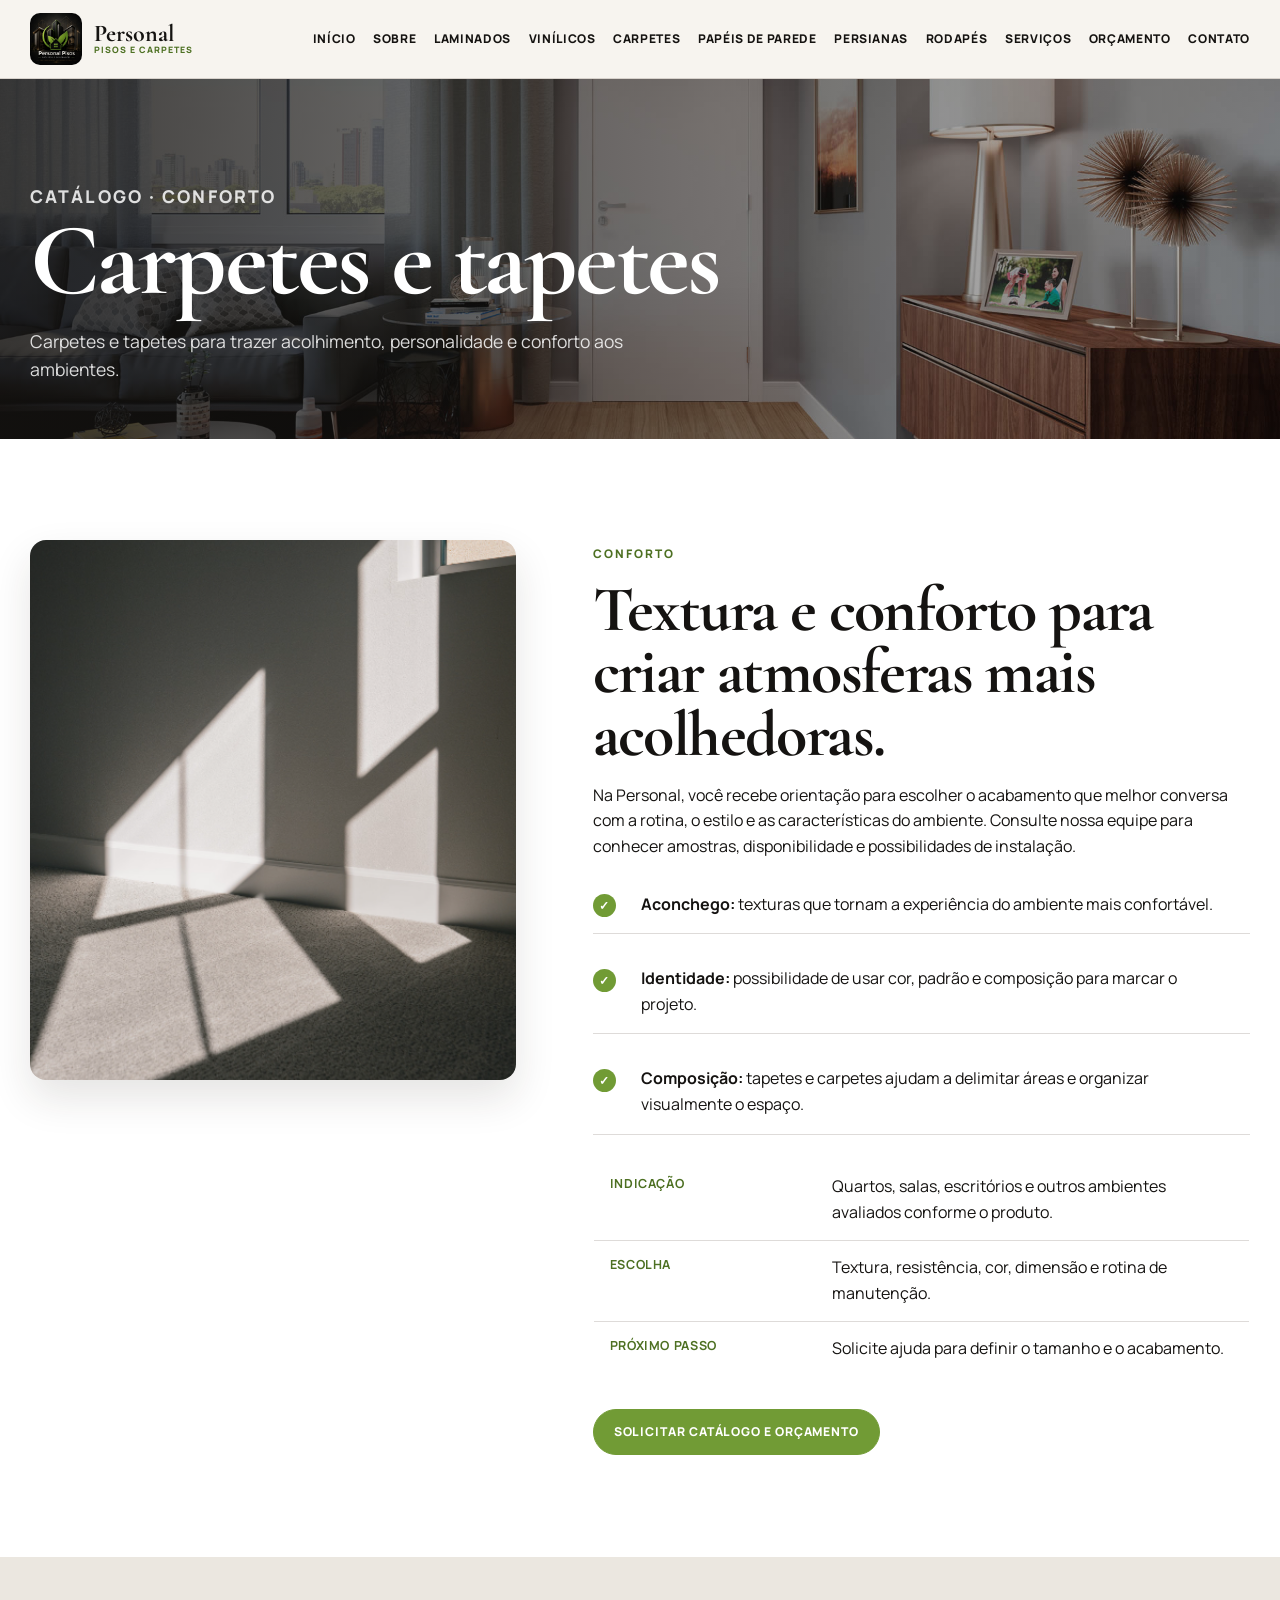
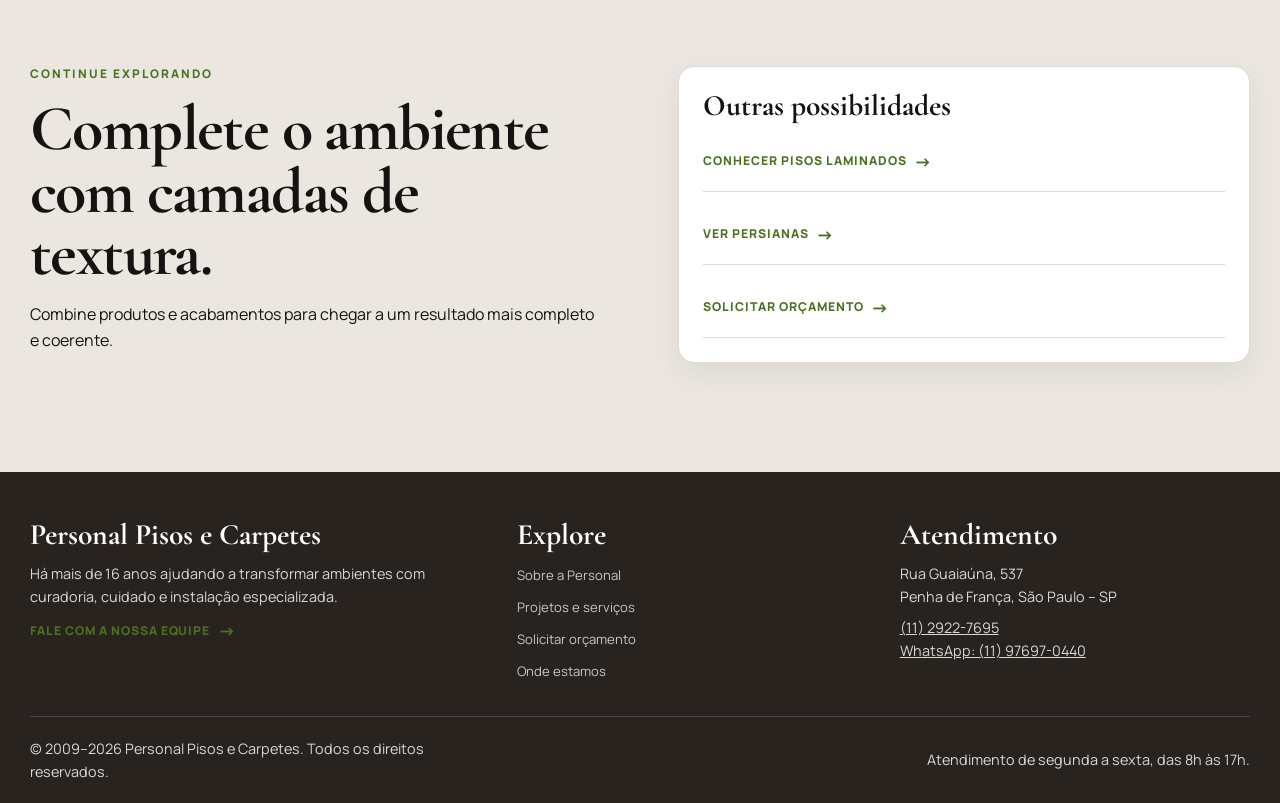
==== pages/carpetes-tapetes.html @ f2200d14 "primeiro commit" ====
<!doctype html>
<html lang="pt-BR">

<head>
  <meta charset="utf-8">
  <meta name="viewport" content="width=device-width, initial-scale=1">
  <meta name="description"
    content="Carpetes e tapetes para trazer acolhimento, personalidade e conforto aos ambientes.">
  <title>Carpetes e tapetes | Personal Pisos e Carpetes</title>
  <link rel="preconnect" href="https://fonts.googleapis.com">
  <link rel="preconnect" href="https://fonts.gstatic.com" crossorigin>
  <link
    href="https://fonts.googleapis.com/css2?family=Cormorant+Garamond:wght@500;600;700&amp;family=Manrope:wght@400;500;600;700;800&amp;display=swap"
    rel="stylesheet">
  <link rel="stylesheet" href="../Css/style.css">
  <link rel="icon" href="../imagens/Logo.jpeg" type="image/jpeg">
</head>

<body>
  <a class="skip-link" href="#conteudo">Pular para o conteúdo principal</a>
  <header class="site-header">
    <nav class="navegacao" aria-label="Navegação principal">
      <a class="marca-site" href="../index.html">
        <img src="../imagens/Logo.jpeg" alt="Personal Pisos e Carpetes" class="logo" width="52" height="52">
        <span>Personal<small>Pisos e Carpetes</small></span>
      </a>
      <ul class="menu">
          <li><a href="../index.html" class="menu-link">Início</a></li>
          <li><a href="sobre.html" class="menu-link">Sobre</a></li>
          <li><a href="pisos-laminados.html" class="menu-link">Laminados</a></li>
          <li><a href="pisos-vinilicos.html" class="menu-link">Vinílicos</a></li>
          <li><a href="carpetes-tapetes.html" class="menu-link">Carpetes</a></li>
          <li><a href="papeis-de-parede.html" class="menu-link">Papéis de parede</a></li>
          <li><a href="persianas.html" class="menu-link">Persianas</a></li>
          <li><a href="rodapes.html" class="menu-link">Rodapés</a></li>
          <li><a href="projetos-servicos.html" class="menu-link">Serviços</a></li>
          <li><a href="orcamento.html" class="menu-link">Orçamento</a></li>
          <li><a href="contato.html" class="menu-link">Contato</a></li>
      </ul>
    </nav>
  </header>
  <main id="conteudo">
    <section class="page-banner" aria-labelledby="titulo-pagina">
      <div class="container">
        <p class="breadcrumb">Catálogo · Conforto</p>
        <h1 class="titulo-pagina" id="titulo-pagina">Carpetes e tapetes</h1>
        <p>Carpetes e tapetes para trazer acolhimento, personalidade e conforto aos ambientes.</p>
      </div>
    </section>
    <section class="secao secao-clara" aria-labelledby="titulo-detalhe">
      <h2 class="sr-only" id="titulo-detalhe">Detalhes sobre Carpetes e tapetes</h2>
      <div class="container detalhe-produto">
        <figure><img src="../imagens/carpetes__.png" alt="Carpete em ambiente de interiores" width="1200" height="800"></figure>
        <article>
          <p class="kicker">Conforto</p>
          <h2 class="titulo-secao">Textura e conforto para criar atmosferas mais acolhedoras.</h2>
          <p>Na Personal, você recebe orientação para escolher o acabamento que melhor conversa com a rotina, o estilo e
            as características do ambiente. Consulte nossa equipe para conhecer amostras, disponibilidade e
            possibilidades de instalação.</p>
          <ul class="lista-recursos">
            <li><strong>Aconchego:</strong> texturas que tornam a experiência do ambiente mais confortável.</li>
            <li><strong>Identidade:</strong> possibilidade de usar cor, padrão e composição para marcar o projeto.</li>
            <li><strong>Composição:</strong> tapetes e carpetes ajudam a delimitar áreas e organizar visualmente o
              espaço.</li>
          </ul>
          <table class="tabela-especificacoes">
            <caption class="sr-only">Aspectos para considerar na escolha</caption>
            <tbody>
              <tr>
                <th scope="row">Indicação</th>
                <td>Quartos, salas, escritórios e outros ambientes avaliados conforme o produto.</td>
              </tr>
              <tr>
                <th scope="row">Escolha</th>
                <td>Textura, resistência, cor, dimensão e rotina de manutenção.</td>
              </tr>
              <tr>
                <th scope="row">Próximo passo</th>
                <td>Solicite ajuda para definir o tamanho e o acabamento.</td>
              </tr>
            </tbody>
          </table><a class="botao" href="orcamento.html">Solicitar catálogo e orçamento</a>
        </article>
      </div>
    </section>
    <section class="secao secao-cinza" aria-labelledby="titulo-relacionados">
      <div class="container grade-dupla">
        <article>
          <p class="kicker">Continue explorando</p>
          <h2 class="titulo-secao" id="titulo-relacionados">Complete o ambiente com camadas de textura.</h2>
          <p>Combine produtos e acabamentos para chegar a um resultado mais completo e coerente.</p>
        </article>
        <aside class="cartao-informacao">
          <h2>Outras possibilidades</h2>
          <ul class="lista-contato">
            <li><a class="link-seta" href="pisos-laminados.html">Conhecer pisos laminados</a></li>
            <li><a class="link-seta" href="persianas.html">Ver persianas</a></li>
            <li><a class="link-seta" href="orcamento.html">Solicitar orçamento</a></li>
          </ul>
        </aside>
      </div>
    </section>
  </main>
  <footer class="rodape">
    <div class="container">
      <section class="rodape-grid" aria-labelledby="titulo-rodape">
        <article>
          <h2 id="titulo-rodape">Personal Pisos e Carpetes</h2>
          <p>Há mais de 16 anos ajudando a transformar ambientes com curadoria, cuidado e instalação especializada.</p>
          <p><a class="link-seta" href="contato.html">Fale com a nossa equipe</a></p>
        </article>
        <nav aria-label="Navegação complementar">
          <h3>Explore</h3>
          <ul class="rodape-menu">
            <li><a href="sobre.html">Sobre a Personal</a></li>
            <li><a href="projetos-servicos.html">Projetos e serviços</a></li>
            <li><a href="orcamento.html">Solicitar orçamento</a></li>
            <li><a href="contato.html">Onde estamos</a></li>
          </ul>
        </nav>
        <section>
          <h3>Atendimento</h3>
          <address>
            <p>Rua Guaiaúna, 537<br>Penha de França, São Paulo – SP</p>
            <p><a href="tel:+551129227695">(11) 2922-7695</a><br><a href="https://wa.me/5511976970440" target="_blank"
                rel="noopener noreferrer">WhatsApp: (11) 97697-0440</a></p>
          </address>
        </section>
      </section>
      <div class="rodape-base">
        <p>© 2009–2026 Personal Pisos e Carpetes. Todos os direitos reservados.</p>
        <p>Atendimento de segunda a sexta, das 8h às 17h.</p>
      </div>
    </div>
  </footer>
  <script src="../js/main.js" defer></script>
</body>

</html>
---- Css/style.css ----
@import url('https://fonts.googleapis.com/css2?family=Cormorant+Garamond:wght@500;600;700&family=Manrope:wght@400;500;600;700;800&display=swap');

:root {
  --preto: #151311;
  --grafite: #28231f;
  --marrom: #4b3a2e;
  --verde: #719b35;
  --verde-escuro: #4d7022;
  --dourado: #c8a457;
  --creme: #f7f4ef;
  --cinza-claro: #ebe7e0;
  --cinza: #d9d4cc;
  --branco: #ffffff;
  --borda: rgba(75, 58, 46, 0.18);
  --sombra: 0 18px 40px rgba(39, 31, 25, 0.12);
  --raio: 16px;
  --largura: 1220px;
}

* {
  box-sizing: border-box;
  user-select: none;
}

html {
  scroll-behavior: smooth;
}

body {
  margin: 0;
  background: var(--creme);
  color: var(--preto);
  font-family: 'Manrope', Arial, Helvetica, sans-serif;
  line-height: 1.6;
  overflow-x: hidden;
}

img,
video {
  display: block;
  max-width: 100%;
}

img {
  height: auto;
}

a {
  color: inherit;
}

p,
h1,
h2,
h3,
ul,
ol,
figure,
blockquote,
address {
  margin-top: 0;
}

ul,
ol {
  padding-left: 1.25rem;
}

button,
input,
select,
textarea {
  font: inherit;
}

button,
a,
input,
select,
textarea {
  outline-color: var(--verde);
  outline-offset: 3px;
}

.skip-link {
  position: absolute;
  left: 1rem;
  top: -5rem;
  z-index: 2000;
  padding: 0.75rem 1rem;
  background: var(--preto);
  color: var(--branco);
  text-decoration: none;
  border-radius: 0 0 8px 8px;
}

.skip-link:focus {
  top: 0;
}

.site-header {
  position: sticky;
  top: 0;
  z-index: 1000;
  background: rgba(247, 244, 239, 0.96);
  border-bottom: 1px solid var(--borda);
  backdrop-filter: blur(14px);
}

.navegacao {
  width: min(100% - 2rem, var(--largura));
  min-height: 78px;
  margin: 0 auto;
  display: flex;
  align-items: center;
  justify-content: space-between;
  gap: 1rem 2rem;
}

.marca-site {
  display: inline-flex;
  align-items: center;
  gap: 0.75rem;
  color: var(--preto);
  text-decoration: none;
  white-space: nowrap;
}

.marca-site img,
.logo {
  width: 52px;
  height: 52px;
  object-fit: cover;
  border-radius: 10px;
}

.marca-site span {
  display: grid;
  gap: 0.05rem;
  font-family: 'Cormorant Garamond', Georgia, serif;
  font-size: 1.5rem;
  font-weight: 700;
  line-height: 0.9;
}

.marca-site small {
  color: var(--verde-escuro);
  font-family: 'Manrope', Arial, sans-serif;
  font-size: 0.55rem;
  font-weight: 800;
  letter-spacing: 0.11em;
  line-height: 1.2;
  text-transform: uppercase;
}

.menu,
.rodape-menu,
.lista-marcas,
.lista-recursos,
.lista-contato {
  list-style: none;
  margin: 0;
  padding: 0;
}

.menu {
  display: flex;
  align-items: center;
  justify-content: flex-end;
  flex-wrap: wrap;
  gap: 0.45rem 1.1rem;
}

.menu-link {
  position: relative;
  display: inline-block;
  padding: 0.45rem 0;
  color: var(--preto);
  font-size: 0.75rem;
  font-weight: 800;
  letter-spacing: 0.055em;
  text-decoration: none;
  text-transform: uppercase;
}

.menu-link::after {
  position: absolute;
  right: 0;
  bottom: 0;
  left: 0;
  height: 2px;
  background: var(--verde);
  content: '';
  transform: scaleX(0);
  transform-origin: right;
  transition: transform 180ms ease;
}

.menu-link:hover::after,
.menu-link:focus-visible::after,
.menu-link[aria-current='page']::after {
  transform: scaleX(1);
  transform-origin: left;
}

main {
  min-height: 60vh;
}

.container {
  width: min(100% - 2rem, var(--largura));
  margin: 0 auto;
}

.secao {
  position: relative;
  padding: clamp(4.5rem, 8vw, 8rem) 0;
}

.secao-clara {
  background: var(--branco);
}

.secao-cinza {
  background: var(--cinza-claro);
}

.secao-escura {
  background: var(--grafite);
  color: var(--branco);
}

.secao-verde {
  background: var(--verde);
  color: var(--branco);
}

.kicker {
  display: inline-block;
  margin-bottom: 0.9rem;
  color: var(--verde-escuro);
  font-size: 0.74rem;
  font-weight: 800;
  letter-spacing: 0.17em;
  text-transform: uppercase;
}

.secao-escura .kicker,
.secao-verde .kicker {
  color: var(--dourado);
}

.titulo-secao,
.titulo-pagina,
.hero h1,
.hero h2 {
  font-family: 'Cormorant Garamond', Georgia, serif;
  font-weight: 700;
  letter-spacing: -0.025em;
  line-height: 0.98;
}

.titulo-secao {
  max-width: 760px;
  margin-bottom: 1rem;
  font-size: clamp(2.5rem, 5vw, 4.8rem);
}

.subtitulo-secao {
  max-width: 700px;
  margin-bottom: 2.25rem;
  color: #62574f;
  font-size: 1.03rem;
}

.secao-escura .subtitulo-secao,
.secao-verde .subtitulo-secao {
  color: rgba(255, 255, 255, 0.82);
}

.hero {
  position: relative;
  min-height: min(76vh, 760px);
  overflow: hidden;
  background: var(--preto);
  color: var(--branco);
}

.slider {
  position: relative;
  min-height: inherit;
  overflow: hidden;
}

.slide {
  position: absolute;
  inset: 0;
  opacity: 0;
  transition: opacity 900ms ease;
}

.slide.ativo {
  opacity: 1;
}

.slide::after {
  position: absolute;
  inset: 0;
  background: linear-gradient(90deg, rgba(21, 19, 17, 0.82), rgba(21, 19, 17, 0.18) 72%), linear-gradient(0deg, rgba(21, 19, 17, 0.45), transparent 48%);
  content: '';
}

.slide img {
  width: 100%;
  height: 100%;
  object-fit: cover;
  transform: scale(1.04);
  transition: transform 6s ease;
}

.slide.ativo img {
  transform: scale(1.1);
}

.slide-conteudo {
  position: absolute;
  top: 50%;
  left: max(1rem, calc((100% - var(--largura)) / 2));
  z-index: 2;
  width: min(90%, 680px);
  transform: translateY(-50%);
}

.hero h1,
.hero h2 {
  max-width: 680px;
  margin-bottom: 1.2rem;
  font-size: clamp(3.4rem, 8vw, 7rem);
}

.hero p {
  max-width: 540px;
  margin-bottom: 1.75rem;
  color: rgba(255, 255, 255, 0.86);
  font-size: clamp(1rem, 1.7vw, 1.2rem);
}

.hero-acoes {
  display: flex;
  flex-wrap: wrap;
  align-items: center;
  gap: 0.8rem;
}

.botao {
  display: inline-flex;
  min-height: 46px;
  align-items: center;
  justify-content: center;
  padding: 0.7rem 1.25rem;
  border: 1px solid var(--verde);
  border-radius: 999px;
  background: var(--verde);
  color: var(--branco);
  font-size: 0.76rem;
  font-weight: 800;
  letter-spacing: 0.075em;
  text-decoration: none;
  text-transform: uppercase;
  transition: background 180ms ease, border-color 180ms ease, transform 180ms ease;
}

.botao:hover,
.botao:focus-visible {
  background: var(--verde-escuro);
  border-color: var(--verde-escuro);
  color: var(--branco);
  transform: translateY(-2px);
}

.botao-secundario {
  border-color: currentColor;
  background: transparent;
  color: inherit;
}

.botao-secundario:hover,
.botao-secundario:focus-visible {
  background: var(--branco);
  border-color: var(--branco);
  color: var(--preto);
}

.grade-dupla,
.grade-contato,
.grade-media {
  display: grid;
  grid-template-columns: repeat(2, minmax(0, 1fr));
  align-items: center;
  gap: clamp(2rem, 6vw, 6rem);
}

.texto-destaque {
  font-size: clamp(1.08rem, 1.8vw, 1.3rem);
  line-height: 1.7;
}

.texto-destaque strong {
  color: var(--verde-escuro);
}

.imagem-editorial,
.imagem-arredondada {
  display: block;
  width: 100%;
  border-radius: var(--raio);
  object-fit: cover;
  box-shadow: var(--sombra);
  transition: transform 220ms ease;
}

.imagem-editorial {
  min-height: 430px;
}

.imagem-editorial:hover,
.imagem-arredondada:hover {
  transform: scale(1.04);
}

.grade-dupla figure {
  margin: 0;
  overflow: hidden;
  border-radius: var(--raio);
}



.imagem-arredondada {
  max-height: 430px;
}

.lista-recursos {
  display: grid;
  gap: 1rem;
}

.lista-recursos li {
  position: relative;
  padding: 1rem 1rem 1rem 3rem;
  border-bottom: 1px solid var(--borda);
}

.lista-recursos li::before {
  position: absolute;
  top: 1.15rem;
  left: 0;
  width: 1.45rem;
  height: 1.45rem;
  border-radius: 50%;
  background: var(--verde);
  color: var(--branco);
  content: '✓';
  font-size: 0.78rem;
  font-weight: 800;
  line-height: 1.45rem;
  text-align: center;
}

.grade-cartoes,
.grade-produtos,
.grade-servicos,
.grade-marcas {
  display: grid;
  gap: 1.25rem;
}

.grade-cartoes,
.grade-produtos,
.grade-servicos {
  grid-template-columns: repeat(3, minmax(0, 1fr));
}

.cartao,
.cartao-produto,
.cartao-servico,
.cartao-informacao {
  background: var(--branco);
  border: 1px solid var(--borda);
  border-radius: var(--raio);
  box-shadow: 0 10px 28px rgba(39, 31, 25, 0.07);
  overflow: hidden;
}

.cartao-conteudo,
.cartao-produto .cartao-corpo,
.cartao-servico .cartao-corpo,
.cartao-informacao {
  padding: 1.5rem;
}

.cartao h3,
.cartao-produto h3,
.cartao-servico h3,
.cartao-informacao h2,
.cartao-informacao h3 {
  margin-bottom: 0.65rem;
  font-family: 'Cormorant Garamond', Georgia, serif;
  font-size: 1.85rem;
  line-height: 1;
}

.cartao p,
.cartao-produto p,
.cartao-servico p,
.cartao-informacao p {
  color: #655b54;
}

/* Imagens dos cartões */
.cartao-imagem {
  display: block;
  width: 100%;
  height: 230px;
  object-fit: cover;
  transition: transform 220ms ease;
}

/* Aproximação da imagem ao passar o mouse */
.cartao:hover .cartao-imagem,
.cartao-produto:hover .cartao-imagem,
.cartao-servico:hover .cartao-imagem {
  transform: scale(1.04);
}

/* Mantém o zoom dentro das bordas quando a imagem estiver dentro de um link */
.cartao > a,
.cartao-produto > a,
.cartao-servico > a {
  display: block;
  overflow: hidden;
}

/* A imagem também aumenta quando o mouse passa sobre o link */
.cartao > a:hover .cartao-imagem,
.cartao-produto > a:hover .cartao-imagem,
.cartao-servico > a:hover .cartao-imagem {
  transform: scale(1.04);
}

/* Efeito opcional no cartão inteiro */
.cartao,
.cartao-produto,
.cartao-servico {
  transition: transform 220ms ease, box-shadow 220ms ease;
}

.cartao:hover,
.cartao-produto:hover,
.cartao-servico:hover {
  box-shadow: 0 14px 34px rgba(39, 31, 25, 0.14);
}




.link-seta {
  display: inline-flex;
  align-items: center;
  gap: 0.45rem;
  color: var(--verde-escuro);
  font-size: 0.76rem;
  font-weight: 800;
  letter-spacing: 0.08em;
  text-decoration: none;
  text-transform: uppercase;
}

.link-seta::after {
  content: '→';
  font-size: 1.1rem;
  transition: transform 180ms ease;
}

.link-seta:hover::after,
.link-seta:focus-visible::after {
  transform: translateX(3px);
}

.grade-marcas {
  grid-template-columns: repeat(6, minmax(0, 1fr));
  align-items: center;
  margin-top: 2rem;
}

.marca-card {
  min-height: 110px;
  display: grid;
  place-items: center;
  padding: 1rem;
  background: var(--branco);
  border: 1px solid var(--borda);
  border-radius: 12px;
}

.marca-card img {
  max-width: 100%;
  max-height: 58px;
  object-fit: contain;
}

.page-banner {
  min-height: 360px;
  display: flex;
  align-items: flex-end;
  padding: clamp(3rem, 8vw, 7rem) 0 3.5rem;
  background: linear-gradient(90deg, rgba(21, 19, 17, 0.83), rgba(21, 19, 17, 0.26)), url('../imagens/imagemfundoprincipal.jpg') center / cover;
  color: var(--branco);
}

.page-banner .titulo-pagina {
  max-width: 760px;
  margin-bottom: 1rem;
  font-size: clamp(3.4rem, 8vw, 6.6rem);
}

.page-banner p {
  max-width: 660px;
  margin-bottom: 0;
  color: rgba(255, 255, 255, 0.84);
  font-size: 1.1rem;
}

.breadcrumb {
  margin-bottom: 1rem;
  color: var(--dourado);
  font-size: 0.74rem;
  font-weight: 800;
  letter-spacing: 0.12em;
  text-transform: uppercase;
}

.catalogo-destaque {
  padding: 1.5rem;
  border-left: 4px solid var(--dourado);
  background: var(--grafite);
  color: var(--branco);
  border-radius: 0 var(--raio) var(--raio) 0;
}

.catalogo-destaque h2,
.catalogo-destaque h3 {
  margin-bottom: 0.55rem;
  font-family: 'Cormorant Garamond', Georgia, serif;
  font-size: 2rem;
}

.catalogo-destaque p {
  color: rgba(255, 255, 255, 0.8);
}

.detalhe-produto {
  display: grid;
  grid-template-columns: minmax(0, 0.85fr) minmax(0, 1.15fr);
  align-items: start;
  gap: clamp(2rem, 6vw, 6rem);
}

.detalhe-produto figure {
  position: sticky;
  top: 110px;
  margin: 0;
}

.detalhe-produto figure img {
  width: 100%;
  max-height: 540px;
  border-radius: var(--raio);
  object-fit: cover;
  box-shadow: var(--sombra);
}

.detalhe-produto figcaption,
figure figcaption {
  margin-top: 0.65rem;
  color: #71665e;
  font-size: 0.78rem;
}

.tabela-especificacoes {
  width: 100%;
  border-collapse: collapse;
  margin: 1.5rem 0 2rem;
  background: var(--branco);
  border: 1px solid var(--borda);
  border-radius: 12px;
  overflow: hidden;
}

.tabela-especificacoes th,
.tabela-especificacoes td {
  padding: 0.9rem 1rem;
  border-bottom: 1px solid var(--borda);
  text-align: left;
  vertical-align: top;
}

.tabela-especificacoes th {
  width: 34%;
  color: var(--verde-escuro);
  font-size: 0.78rem;
  letter-spacing: 0.05em;
  text-transform: uppercase;
}

.tabela-especificacoes tr:last-child th,
.tabela-especificacoes tr:last-child td {
  border-bottom: 0;
}

.grade-media {
  align-items: stretch;
}

.media-box {
  padding: 1.25rem;
  background: var(--branco);
  border: 1px solid var(--borda);
  border-radius: var(--raio);
  box-shadow: 0 10px 28px rgba(39, 31, 25, 0.07);
}

.media-box h2 {
  margin-bottom: 0.7rem;
  font-family: 'Cormorant Garamond', Georgia, serif;
  font-size: 2.2rem;
  line-height: 1;
}

.media-box video,
.media-box audio {
  width: 100%;
  margin-top: 1rem;
  border-radius: 10px;
}

.media-box audio {
  height: 48px;
}

.media-box p {
  color: #655b54;
}

.formulario,
.formulario-contato {
  padding: clamp(1.25rem, 4vw, 2.5rem);
  background: var(--branco);
  border: 1px solid var(--borda);
  border-radius: var(--raio);
  box-shadow: var(--sombra);
}

.formulario fieldset,
.formulario-contato fieldset {
  min-width: 0;
  margin: 0 0 1.75rem;
  padding: 0;
  border: 0;
}

.formulario legend,
.formulario-contato legend {
  width: 100%;
  margin-bottom: 1.25rem;
  color: var(--verde-escuro);
  font-family: 'Cormorant Garamond', Georgia, serif;
  font-size: 2rem;
  font-weight: 700;
}

.campo-grid {
  display: grid;
  grid-template-columns: repeat(2, minmax(0, 1fr));
  gap: 1rem;
}

.campo {
  display: grid;
  gap: 0.4rem;
  margin-bottom: 1rem;
}

.campo label {
  color: var(--marrom);
  font-size: 0.78rem;
  font-weight: 800;
  letter-spacing: 0.04em;
  text-transform: uppercase;
}

.campo input,
.campo select,
.campo textarea {
  width: 100%;
  min-height: 48px;
  padding: 0.75rem 0.9rem;
  background: var(--creme);
  border: 1px solid var(--borda);
  border-radius: 8px;
  color: var(--preto);
}

.campo textarea {
  min-height: 150px;
  resize: vertical;
}

.campo input:focus,
.campo select:focus,
.campo textarea:focus {
  border-color: var(--verde);
  box-shadow: 0 0 0 3px rgba(113, 155, 53, 0.16);
}

.campo input:invalid:not(:placeholder-shown),
.campo textarea:invalid:not(:placeholder-shown) {
  border-color: #a94d40;
}

.ajuda-campo,
.aviso-formulario {
  color: #746960;
  font-size: 0.76rem;
}

.aviso-formulario {
  margin: 1rem 0 0;
}

.grade-contato {
  align-items: start;
}

.lista-contato {
  display: grid;
  gap: 0.75rem;
}

.lista-contato li {
  padding: 1rem 0;
  border-bottom: 1px solid var(--borda);
}

.lista-contato strong {
  display: block;
  margin-bottom: 0.2rem;
  color: var(--verde-escuro);
  font-size: 0.75rem;
  letter-spacing: 0.08em;
  text-transform: uppercase;
}

.lista-contato a {
  text-decoration: none;
}

.lista-contato a:hover,
.lista-contato a:focus-visible {
  color: var(--verde-escuro);
  text-decoration: underline;
}

address {
  font-style: normal;
}

.mapa {
  min-height: 420px;
  border: 0;
  border-radius: var(--raio);
  box-shadow: var(--sombra);
}

.rodape {
  padding: 3rem 0 1.25rem;
  background: var(--grafite);
  color: rgba(255, 255, 255, 0.82);
}

.rodape-grid {
  display: grid;
  grid-template-columns: 1.3fr 1fr 1fr;
  gap: 2rem;
  padding-bottom: 2rem;
}

.rodape h2,
.rodape h3 {
  margin-bottom: 0.8rem;
  color: var(--branco);
  font-family: 'Cormorant Garamond', Georgia, serif;
  font-size: 1.85rem;
  line-height: 1;
}

.rodape p {
  max-width: 420px;
  margin-bottom: 0.5rem;
  font-size: 0.9rem;
}

.rodape-menu {
  display: grid;
  gap: 0.4rem;
}

.rodape-menu a {
  color: rgba(255, 255, 255, 0.75);
  font-size: 0.82rem;
  text-decoration: none;
}

.rodape-menu a:hover,
.rodape-menu a:focus-visible {
  color: var(--dourado);
}

.rodape-base {
  display: flex;
  align-items: center;
  justify-content: space-between;
  gap: 1rem;
  padding-top: 1.25rem;
  border-top: 1px solid rgba(255, 255, 255, 0.16);
  font-size: 0.75rem;
}

.rodape-base p {
  margin-bottom: 0;
}

.avaliacao {
  display: flex;
  align-items: center;
  justify-content: space-between;
  gap: 2rem;
  padding: 2rem;
  border-radius: var(--raio);
  background: var(--verde);
  color: var(--branco);
}

.avaliacao h2 {
  margin-bottom: 0.4rem;
  font-family: 'Cormorant Garamond', Georgia, serif;
  font-size: 2.5rem;
  line-height: 1;
}

.estrelas {
  margin-bottom: 1rem;
  color: #ffe19a;
  font-size: 1.3rem;
  letter-spacing: 0.15em;
}

.sr-only {
  position: absolute;
  width: 1px;
  height: 1px;
  padding: 0;
  margin: -1px;
  overflow: hidden;
  clip: rect(0, 0, 0, 0);
  white-space: nowrap;
  border: 0;
}

@media (max-width: 1050px) {
  .navegacao {
    align-items: flex-start;
    flex-direction: column;
    padding: 0.8rem 0;
  }

  .menu {
    width: 100%;
    justify-content: flex-start;
  }

  .site-header {
    position: relative;
  }

  .grade-marcas {
    grid-template-columns: repeat(3, minmax(0, 1fr));
  }
}

@media (max-width: 800px) {

  .grade-dupla,
  .grade-contato,
  .grade-media,
  .detalhe-produto {
    grid-template-columns: 1fr;
  }

  .detalhe-produto figure {
    position: static;
  }

  .grade-cartoes,
  .grade-produtos,
  .grade-servicos {
    grid-template-columns: repeat(2, minmax(0, 1fr));
  }

  .rodape-grid {
    grid-template-columns: 1fr 1fr;
  }

  .rodape-grid> :first-child {
    grid-column: 1 / -1;
  }
}

@media (max-width: 560px) {
  .navegacao {
    width: min(100% - 1.25rem, var(--largura));
  }

  .menu {
    gap: 0.2rem 0.7rem;
  }

  .menu-link {
    font-size: 0.66rem;
  }

  .hero {
    min-height: 650px;
  }

  .hero h1,
  .hero h2 {
    font-size: clamp(3rem, 16vw, 5rem);
  }

  .grade-cartoes,
  .grade-produtos,
  .grade-servicos,
  .campo-grid,
  .rodape-grid {
    grid-template-columns: 1fr;
  }

  .rodape-grid> :first-child {
    grid-column: auto;
  }

  .grade-marcas {
    grid-template-columns: repeat(2, minmax(0, 1fr));
  }

  .rodape-base,
  .avaliacao {
    align-items: flex-start;
    flex-direction: column;
  }
}

@media (prefers-reduced-motion: reduce) {
  html {
    scroll-behavior: auto;
  }

  *,
  *::before,
  *::after {
    transition-duration: 0.01ms !important;
    animation-duration: 0.01ms !important;
    animation-iteration-count: 1 !important;
  }
}

body {
  position: relative;
  z-index: 0;
  overflow-x: hidden;
}

.imgFundo {
  position: relative;
  width: 100%;
  height: 100vh;
  height: 100dvh;
  overflow: hidden;
  z-index: 1;
}

.imagemFundoTela {
  position: fixed;
  top: 0;
  left: 0;
  display: block;
  width: 100%;
  height: 100vh;
  height: 100dvh;
  object-fit: cover;
  object-position: center center;
  z-index: 1;
  pointer-events: none;
  user-select: none;
}

.site-header {
  position: sticky !important;
  top: 0;
  z-index: 10000 !important;
  isolation: isolate;
  background: rgba(247, 244, 239, 0.98);
}

.navegacao {
  position: relative !important;
  z-index: 10001 !important;
  pointer-events: auto;
}

.marca-site,
.menu,
.menu li,
.menu-link {
  position: relative;
  z-index: 10002;
  pointer-events: auto;
}

.menu {
  display: flex;
  align-items: center;
  justify-content: flex-end;
  flex-wrap: wrap;
}

.menu-link {
  display: inline-block;
  color: var(--preto);
  text-decoration: none;
}

.hero,
.slider,
.secao,
.avaliacao,
.sliderLogo,
.rodape {
  position: relative;
  z-index: 50;
}

.rodape {
  z-index: 100;
}

.secao-clara {
  background-color: var(--branco);
}

.secao-cinza {
  background-color: var(--cinza-claro);
}

.secao-escura {
  background-color: var(--grafite);
}

.sliderLogo {
  background-color: var(--grafite);
}

.hero>*,
.secao>*,
.avaliacao>*,
.sliderLogo>*,
.rodape>* {
  position: relative;
  z-index: 51;
}

@media (max-width: 1050px) {
  .site-header {
    position: sticky !important;
    z-index: 10000 !important;
  }

  .navegacao {
    position: relative !important;
    z-index: 10001 !important;
    align-items: flex-start;
    flex-direction: column;
  }

  .menu {
    position: relative;
    z-index: 10002;
    width: 100%;
    justify-content: flex-start;
  }
}

@media (max-width: 560px) {
  .site-header {
    position: sticky !important;
    top: 0;
  }

  .navegacao {
    width: min(100% - 1.25rem, var(--largura));
    padding: 0.8rem 0;
  }

  .menu {
    gap: 0.2rem 0.7rem;
  }

  .menu-link {
    font-size: 0.66rem;
  }
}

@media (prefers-reduced-motion: reduce) {
  .imagemFundoTela {
    scroll-behavior: auto;
  }
}

.imagemFundoTela {
  pointer-events: none !important;
}

.site-header,
.site-header * {
  pointer-events: auto;
}

.site-header a,
.site-header button {
  cursor: pointer;
}

.site-header,
.site-header .navegacao,
.site-header .menu,
.site-header .menu-link {
  transform: none;
  filter: none;
}

main,
footer {
  position: relative;
}

main {
  z-index: 50;
}

footer {
  z-index: 100;
}

@media (max-width: 768px) {
  .imagemFundoTela {
    object-position: center center;
  }
}

@media (max-width: 480px) {
  .imagemFundoTela {
    object-position: 60% center;
  }
}

.imgFundo {
  min-height: 100vh;
  min-height: 100dvh;
}

.imgFundo>*:not(.imagemFundoTela) {
  position: relative;
  z-index: 2;
}

.secao-clara,
.secao-cinza,
.secao-escura,
.hero,
.sliderLogo,
.rodape {
  background-image: none;
}

@media (min-width: 1px) {
  .site-header {
    visibility: visible !important;
    opacity: 1 !important;
  }

  .navegacao,
  .menu,
  .menu-link {
    visibility: visible !important;
    opacity: 1 !important;
  }
}

@supports (height: 100dvh) {

  .imagemFundoTela,
  .imgFundo {
    height: 100dvh;
  }
}

@supports not (height: 100dvh) {

  .imagemFundoTela,
  .imgFundo {
    height: 100vh;
  }
}

.site-header {
  isolation: isolate !important;
}

.site-header .menu-link {
  position: relative !important;
  z-index: 10003 !important;
}

.site-header .menu-link::after {
  z-index: 10004;
}

.imagemFundoTela,
.imgFundo::before,
.imgFundo::after {
  pointer-events: none !important;
}

.imgFundo+.secao {
  margin-top: 0;
}

.imgFundo {
  position: relative;
  width: 100%;
  height: 490px !important;
  min-height: 0 !important;
  margin: 0;
  padding: 0;
  overflow: hidden;
  z-index: 1;
}



.sliderLogo {
  position: relative;
  width: 100%;
  height: 420px;
  overflow: hidden;
  z-index: 50;
  background-color: var(--grafite);
  background-image: none;
}

.slideLogo {
  position: absolute;
  inset: 0;
  opacity: 0;
  transition: opacity 1.2s ease;
}

.slideLogo.ativo {
  opacity: 1;
}

.slideLogo img:first-child {
  width: 100%;
  height: 100%;
  object-fit: cover;
  display: block;
  transform: scale(1);
  transition: transform 7s ease;
}

.slideLogo.ativo img:first-child {
  transform: scale(1.08);
}

.slideLogo::after {
  content: "";
  position: absolute;
  inset: 0;
  background: rgba(0, 0, 0, 0.35);
}

.logoCentro {
  position: absolute;
  top: 50%;
  left: 50%;
  width: 170px;
  height: 170px;
  object-fit: contain;
  background: #fff;
  border-radius: 50%;
  padding: 20px;
  box-shadow: 0 15px 35px rgba(0, 0, 0, 0.35);
  z-index: 10;
  opacity: 0;
  transform: translate(250px, -50%);
  transition:
    transform 1.2s cubic-bezier(0.22, 1, 0.36, 1),
    opacity 1s ease;
}

.slideLogo.ativo .logoCentro {
  opacity: 1;
  transform: translate(-50%, -50%);
}

.slideLogo.saindo .logoCentro {
  opacity: 0;

  transform: translate(-350px, -50%);
}

.avaliacoes-google {
  position: relative;
  z-index: 50;
  padding: clamp(3rem, 7vw, 6rem) 0;
  background: var(--verde);
  color: var(--branco);
}

.avaliacoes-google-conteudo {
  display: grid;
  grid-template-columns: minmax(0, 1fr) minmax(280px, 420px);
  align-items: center;
  gap: clamp(2rem, 6vw, 5rem);
}

.avaliacoes-google h2 {
  max-width: 650px;
  margin-bottom: 1rem;
  font-family: 'Cormorant Garamond', Georgia, serif;
  font-size: clamp(2.5rem, 5vw, 4.8rem);
  line-height: 0.98;
}

.avaliacoes-google p:not(.kicker) {
  max-width: 650px;
  margin-bottom: 0;
  color: rgba(255, 255, 255, 0.88);
}

.avaliacoes-google .kicker {
  color: var(--dourado);
}

.avaliacoes-google-card {
  padding: clamp(1.5rem, 4vw, 2.25rem);
  border: 1px solid rgba(255, 255, 255, 0.25);
  border-radius: var(--raio);
  background: rgba(0, 0, 0, 0.16);
  box-shadow: var(--sombra);
  text-align: center;
}

.avaliacao-nota {
  display: flex;
  flex-direction: column;
  align-items: center;
  margin-bottom: 1.5rem;
}

.avaliacao-nota strong {
  font-size: clamp(3rem, 7vw, 5rem);
  line-height: 1;
}

.avaliacao-nota .estrelas {
  margin: 0.5rem 0;
  color: #ffe19a;
  font-size: 1.45rem;
  letter-spacing: 0.12em;
}

.avaliacao-nota small {
  color: rgba(255, 255, 255, 0.8);
}

.avaliacoes-google-acoes {
  display: flex;
  flex-wrap: wrap;
  justify-content: center;
  gap: 0.75rem;
}

.avaliacoes-google .botao-secundario {
  border-color: var(--branco);
  color: var(--branco);
}

.avaliacoes-google .botao-secundario:hover,
.avaliacoes-google .botao-secundario:focus-visible {
  background: var(--branco);
  border-color: var(--branco);
  color: var(--preto);
}

@media (max-width: 800px) {
  .avaliacoes-google-conteudo {
    grid-template-columns: 1fr;
    text-align: center;
  }

  .avaliacoes-google h2,
  .avaliacoes-google p:not(.kicker) {
    margin-right: auto;
    margin-left: auto;
  }
}

@media (max-width: 480px) {
  .avaliacoes-google-acoes {
    flex-direction: column;
  }

  .avaliacoes-google-acoes .botao {
    width: 100%;
  }
}
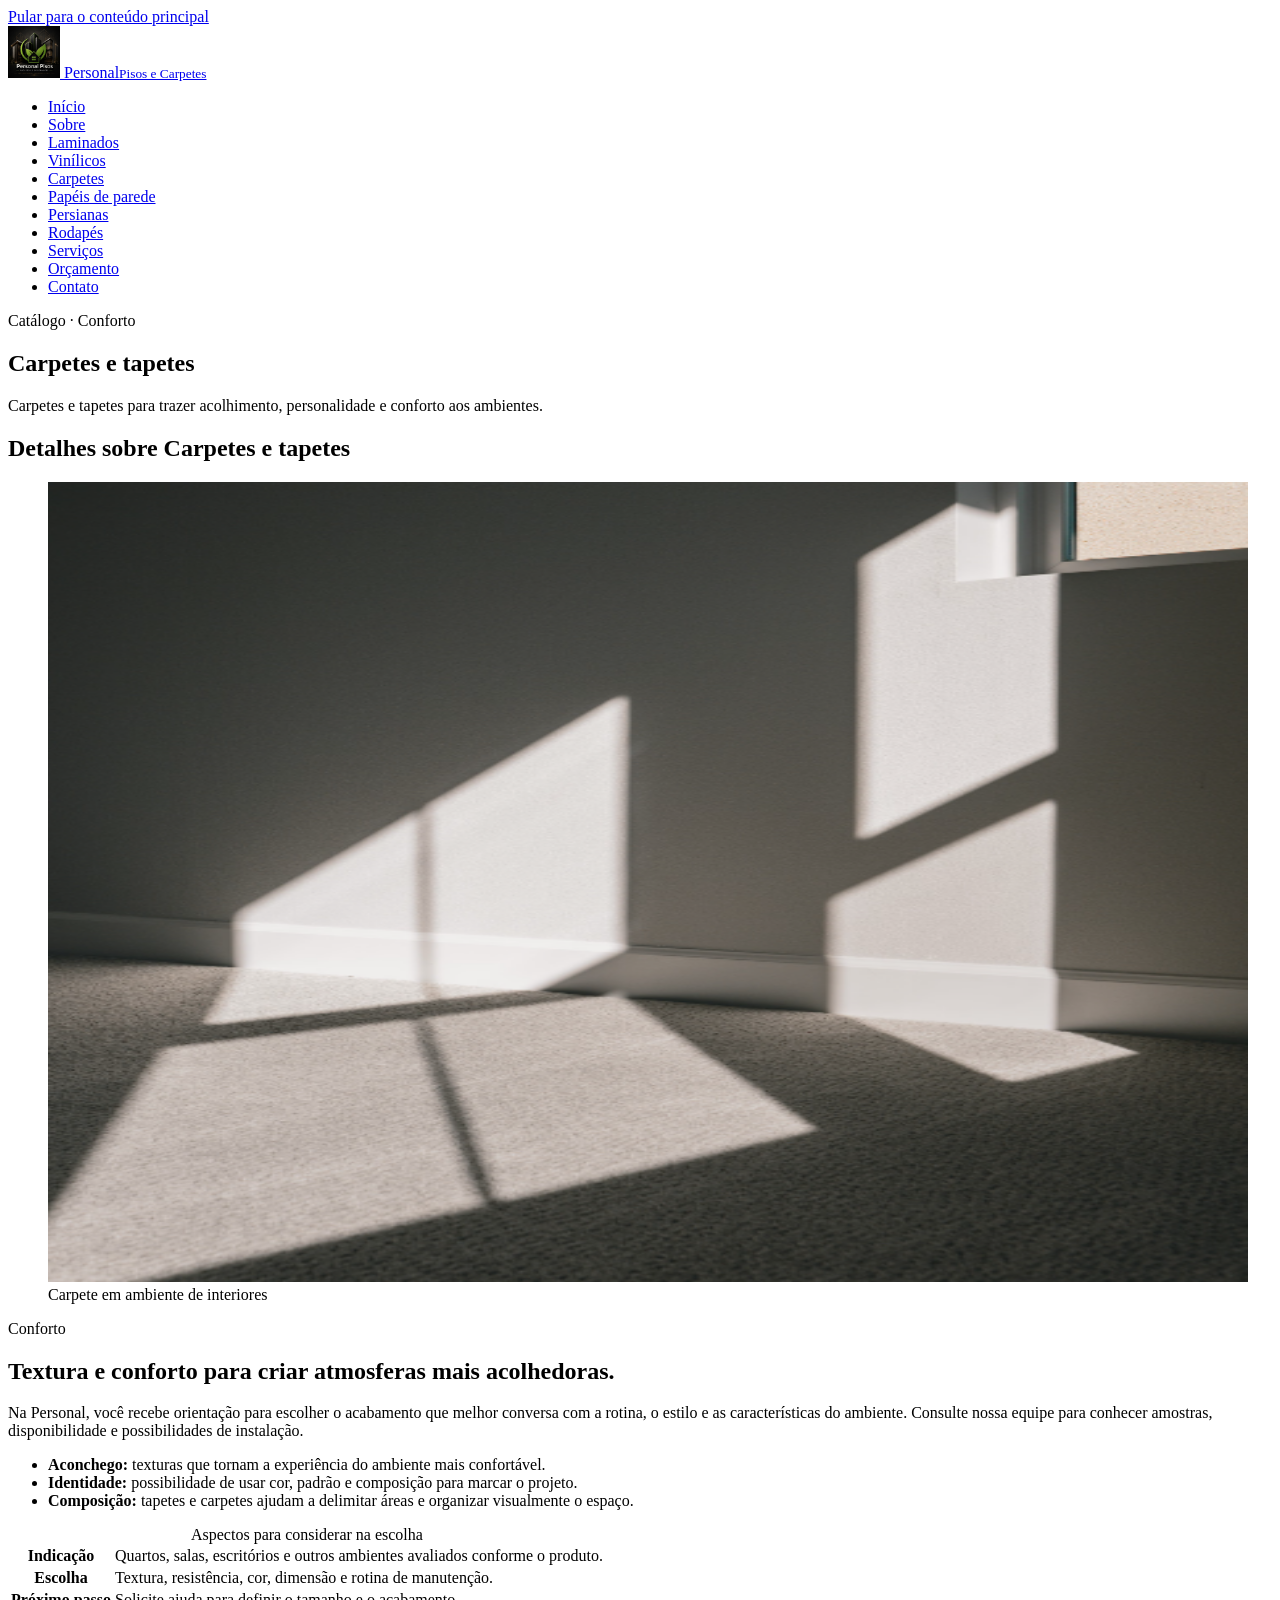
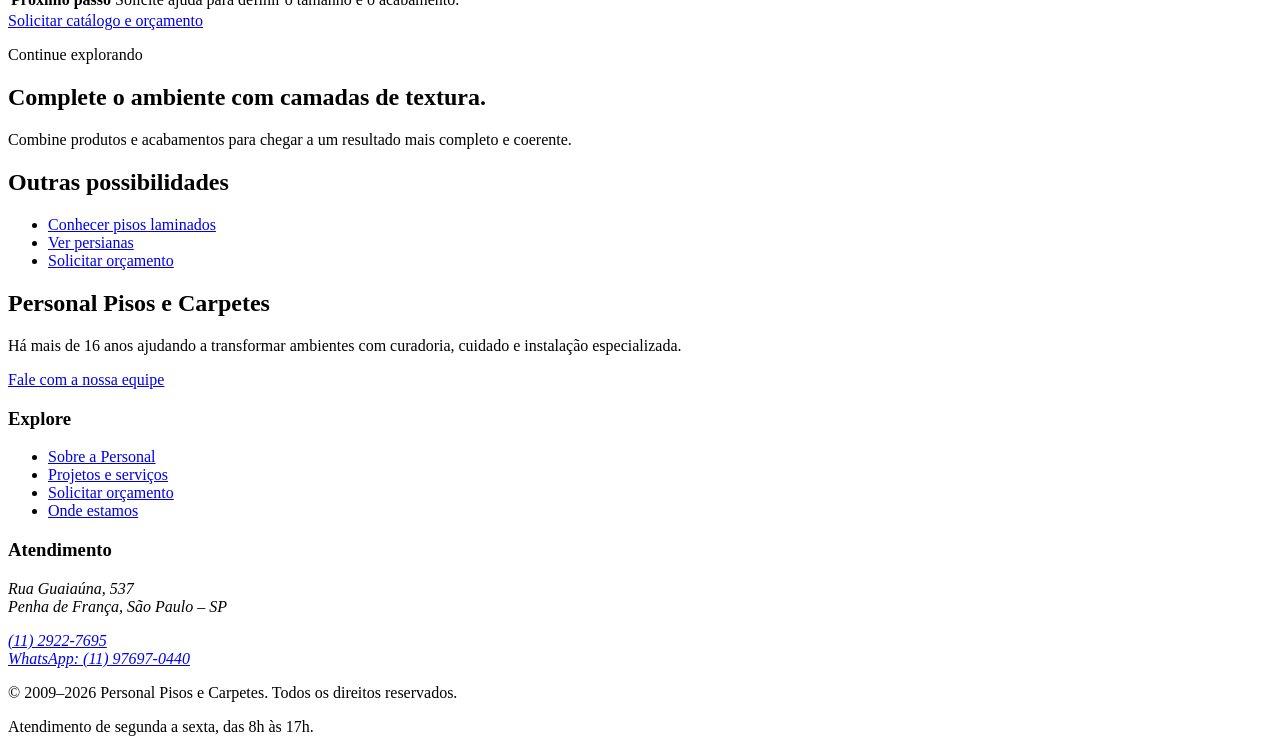
==== commit 238648a3: "add do readme e correção de algumas páginas" ====
--- a/pages/carpetes-tapetes.html
+++ b/pages/carpetes-tapetes.html
@@ -50,7 +50,7 @@
     <section class="secao secao-clara" aria-labelledby="titulo-detalhe">
       <h2 class="sr-only" id="titulo-detalhe">Detalhes sobre Carpetes e tapetes</h2>
       <div class="container detalhe-produto">
-        <figure><img src="../imagens/carpetes__.png" alt="Carpete em ambiente de interiores" width="1200" height="800"></figure>
+        <figure><img src="../imagens/carpetes__.png" alt="Carpete em ambiente de interiores" width="1200" height="800"> <figcaption>Carpete em ambiente de interiores</figcaption></figure>
         <article>
           <p class="kicker">Conforto</p>
           <h2 class="titulo-secao">Textura e conforto para criar atmosferas mais acolhedoras.</h2>
